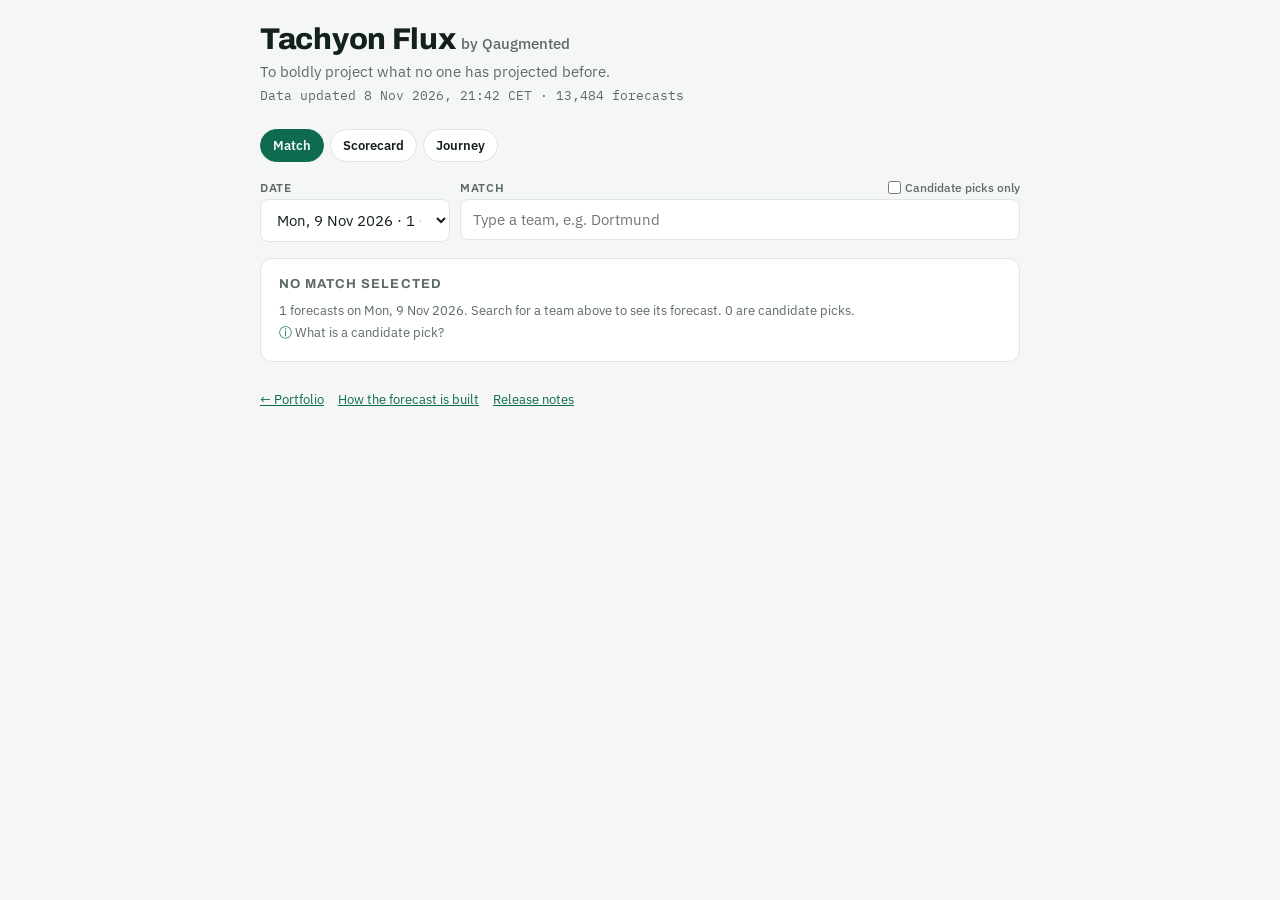
==== tachyon-flux/index.html @ ead44862 "Manual Load of uploaded files for Tachyon Flux" ====
<!doctype html>
<html lang="en">
<head>
<meta charset="utf-8">
<meta name="viewport" content="width=device-width, initial-scale=1, viewport-fit=cover">
<title>Tachyon Flux by Qaugmented</title>
<meta name="claude:viewport-fit-sides" content="cover">
<meta name="description" content="Football projections from a million simulated matches, graded against every result.">
<link rel="stylesheet" href="https://fonts.googleapis.com/css2?family=Archivo:wght@500;700;800&family=IBM+Plex+Sans:wght@400;500;600&family=IBM+Plex+Mono:wght@400;500&display=swap">
<style>
*{box-sizing:border-box}body{margin:0}[hidden]{display:none!important}
/* Layout: a match sheet. Narrow reading column; list → detail → scorecard, routed on the hash. */
:root{
  --bg:#f5f7f6; --panel:#ffffff; --fg:#14201b; --muted:#5d6b65; --line:#dfe5e2;
  --accent:#0f6b4f; --accent-soft:#e3f1eb; --win:#1d7a3e; --win-soft:#e4f3e8; --loss:#b23a32; --loss-soft:#f8e6e4; --wait:#8a6d1f; --wait-soft:#f5efdc;
  --display:"Archivo","Arial Narrow",system-ui,sans-serif; --body:"IBM Plex Sans",system-ui,sans-serif; --mono:"IBM Plex Mono",ui-monospace,monospace;
}
@media (prefers-color-scheme:dark){:root:not([data-theme="light"]){
  --bg:#0f1513; --panel:#161e1b; --fg:#e7eeea; --muted:#94a39c; --line:#26312d;
  --accent:#4fc497; --accent-soft:#16302a; --win:#5fcf86; --win-soft:#15301f; --loss:#f07b72; --loss-soft:#3a1c1a; --wait:#e0c36a; --wait-soft:#33290f; color-scheme:dark}}
:root[data-theme="dark"]{
  --bg:#0f1513; --panel:#161e1b; --fg:#e7eeea; --muted:#94a39c; --line:#26312d;
  --accent:#4fc497; --accent-soft:#16302a; --win:#5fcf86; --win-soft:#15301f; --loss:#f07b72; --loss-soft:#3a1c1a; --wait:#e0c36a; --wait-soft:#33290f; color-scheme:dark}
*{box-sizing:border-box}
body{background:var(--bg);color:var(--fg);font:15px/1.55 var(--body);padding-left:max(16px,env(safe-area-inset-left,0px));padding-right:max(16px,env(safe-area-inset-right,0px));padding-block:0 48px}
.wrap{max-width:760px;margin:0 auto}
a{color:var(--accent)}
.mock{font:12px/1.4 var(--mono);color:var(--wait);background:var(--wait-soft);padding:6px 10px;border-radius:6px;margin-top:16px}
header.top{padding-block:24px 12px;display:flex;flex-direction:column;gap:4px}
.brand{font:800 30px/1.05 var(--display);letter-spacing:-.01em}
.sub{color:var(--muted)}
.updated{font:12.5px var(--mono);color:var(--muted)}
nav.tabs{display:flex;gap:6px;flex-wrap:wrap;margin-block:14px 18px}
nav.tabs a,.filter button{font:600 13px var(--body);padding:7px 12px;border-radius:999px;border:1px solid var(--line);background:var(--panel);color:var(--fg);text-decoration:none;cursor:pointer}
nav.tabs a[aria-current="page"],.filter button[aria-pressed="true"]{background:var(--accent);border-color:var(--accent);color:var(--bg)}
a:focus-visible,button:focus-visible,summary:focus-visible{outline:2px solid var(--accent);outline-offset:2px}
.filter{display:flex;gap:6px;flex-wrap:wrap;margin-bottom:12px}
.day{font:700 12px var(--display);letter-spacing:.08em;text-transform:uppercase;color:var(--muted);margin:18px 0 6px}
.row{display:grid;grid-template-columns:64px 1fr auto;gap:12px;align-items:center;padding:12px 14px;background:var(--panel);border:1px solid var(--line);border-radius:10px;margin-bottom:6px;text-decoration:none;color:inherit}
.row:hover{border-color:var(--accent)}
.row .ko{font:12.5px var(--mono);color:var(--muted)}
.row .teams{min-width:0;font-weight:600}
.row .teams small{display:block;font-weight:400;color:var(--muted)}
.pill{font:600 12px var(--body);padding:3px 9px;border-radius:999px;white-space:nowrap}
.pill.win{background:var(--win-soft);color:var(--win)} .pill.loss{background:var(--loss-soft);color:var(--loss)} .pill.wait{background:var(--wait-soft);color:var(--wait)}
.picker{display:grid;grid-template-columns:minmax(140px,190px) 1fr;gap:10px;margin-bottom:16px}
@media (max-width:480px){.picker{grid-template-columns:1fr}}
.field{display:flex;flex-direction:column;gap:4px;min-width:0;position:relative}
.field label{font:600 12px var(--body);letter-spacing:.06em;text-transform:uppercase;color:var(--muted)}
.field select,.field input{font:15px var(--body);color:var(--fg);background:var(--panel);border:1px solid var(--line);border-radius:8px;padding:10px 12px;width:100%}
.field input:focus,.field select:focus{outline:2px solid var(--accent);outline-offset:1px}
.sugg{position:absolute;top:100%;left:0;right:0;z-index:5;margin:4px 0 0;padding:4px;list-style:none;background:var(--panel);border:1px solid var(--line);border-radius:8px;box-shadow:0 6px 20px rgba(0,0,0,.12);max-height:320px;overflow:auto}
.sugg li{padding:8px 10px;border-radius:6px;cursor:pointer;display:flex;justify-content:space-between;gap:8px}
.sugg li small{color:var(--muted);font:12px var(--mono);white-space:nowrap}
.sugg li[aria-selected="true"],.sugg li:hover{background:var(--accent-soft)}
.sugg li.grp{cursor:default;font:700 11px var(--display);letter-spacing:.08em;text-transform:uppercase;color:var(--muted);padding:10px 10px 4px;background:none!important}
.sugg mark{background:none;color:var(--accent);font-weight:600}
.card{background:var(--panel);border:1px solid var(--line);border-radius:12px;padding:18px;margin-bottom:14px}
.mhead{display:flex;flex-wrap:wrap;justify-content:space-between;gap:8px;align-items:baseline}
.mhead h2{font:800 24px/1.15 var(--display);margin:0;text-wrap:balance}
.meta{font:12.5px var(--mono);color:var(--muted)}
.summary{font-size:17px;margin:12px 0 0}
.summary b{color:var(--accent)}
.facts{display:flex;flex-wrap:wrap;gap:18px;margin-top:12px}
.fact span{display:block;font:11px var(--body);letter-spacing:.06em;text-transform:uppercase;color:var(--muted)}
.fact strong{font:500 18px var(--mono)}
h3{font:700 13px var(--display);letter-spacing:.08em;text-transform:uppercase;color:var(--muted);margin:0 0 10px}
.mkts{display:grid;grid-template-columns:repeat(auto-fit,minmax(150px,1fr));gap:10px}
.mkt{border:1px solid var(--line);border-radius:8px;padding:10px}
.mkt.pick{border-color:var(--accent);background:var(--accent-soft)}
.mkt .lab{font-size:13px;color:var(--muted);display:flex;justify-content:space-between;gap:6px}
.mkt .val{font:500 22px var(--mono)}
.bar{position:relative;height:6px;background:var(--line);border-radius:3px;margin-top:6px}
.bar i{position:absolute;inset:0 auto 0 0;background:var(--accent);border-radius:3px}
.bar b{position:absolute;top:-3px;height:12px;border-left:1.5px solid var(--fg);border-right:1.5px solid var(--fg);opacity:.55}
.mkt .rng{font:11.5px var(--mono);color:var(--muted)}
.hit{font:600 12px var(--body)} .hit.win{color:var(--win)} .hit.loss{color:var(--loss)}
.tbl{overflow-x:auto}
table{width:100%;border-collapse:collapse;font-variant-numeric:tabular-nums}
td,th{padding:9px 6px;border-bottom:1px solid var(--line);text-align:left;vertical-align:top}
th{font:600 12px var(--body);color:var(--muted)}
td.n{font:500 15px var(--mono);text-align:right;white-space:nowrap}
tr.total td{font-weight:600}
tr.total td.n{color:var(--accent);font-weight:600}
tr.bench td{color:var(--muted)}
details{margin-top:2px}
summary{cursor:pointer;color:var(--muted);font-size:13px;list-style:none}
summary::-webkit-details-marker{display:none}
summary::before{content:"ⓘ ";color:var(--accent)}
details p{margin:6px 0 2px;font-size:13.5px;color:var(--fg);max-width:62ch}
.flags{display:flex;flex-wrap:wrap;gap:6px}
.flag{font-size:13px;background:var(--wait-soft);color:var(--wait);padding:4px 9px;border-radius:6px}
.result{display:flex;align-items:center;gap:14px;flex-wrap:wrap}
.score{font:800 34px var(--display)}
.note{font-size:13px;color:var(--muted);margin-top:12px}
.kpis{display:grid;grid-template-columns:repeat(auto-fit,minmax(150px,1fr));gap:10px}
.kpi span{display:block;font-size:12px;color:var(--muted)}
.kpi strong{font:800 28px var(--display)}
@media (prefers-reduced-motion:no-preference){.card{animation:in .18s ease-out}@keyframes in{from{transform:translateY(4px)}to{transform:none}}}
.cal svg{width:100%;max-width:520px;height:auto;display:block}
.cal text{fill:var(--muted);font:11px var(--mono)}
.journey{list-style:none;padding:0;margin:0;display:grid;gap:10px}
.journey li{border-left:3px solid var(--line);padding:2px 0 2px 12px}
.journey li.now{border-color:var(--accent)}
.journey b{display:block}
.journey span{color:var(--muted);font-size:13.5px}
.kind{font:600 11px var(--mono);text-transform:uppercase;letter-spacing:.06em;color:var(--muted)}
.foot{margin-top:28px;font-size:13px;color:var(--muted);display:flex;gap:14px;flex-wrap:wrap}
</style>
</head>
<body>
<div class="wrap">
  <header class="top">
    <div class="brand">Tachyon Flux <span style="font:500 15px var(--body);color:var(--muted);letter-spacing:0">by Qaugmented</span></div>
    <div class="sub">To boldly project what no one has projected before.</div>
    <div class="updated" id="updated">Loading data…</div>
  </header>
  <nav class="tabs" aria-label="Views">
    <a href="#match" id="tab-match">Match</a>
    <a href="#scorecard" id="tab-scorecard">Scorecard</a>
    <a href="#journey" id="tab-journey">Journey</a>
  </nav>
  <main id="view"></main>
  <footer class="foot"><a href="../">← Portfolio</a><a href="how-it-works.html">How the forecast is built</a><a href="RELEASE_NOTES.md">Release notes</a></footer>
</div>
<script>
const DATA="data/";
const MK=[["1","Home win"],["X","Draw"],["2","Away win"],["tg_3plus","3+ goals"],["tg_0_2","0–2 goals"],["gg","Both teams score"]];
const NAME=Object.fromEntries(MK);
const EXPL={
 model:["Model","Our core forecast.","Three rating engines (Dixon–Coles with a low-score correction, an xG-based Dixon–Coles, and a Kalman filter that tracks how team strength changes week to week) are combined with ClubElo ratings in a Bayesian Poisson regression fitted by MCMC. The output is calibrated on matches the model never trained on, then simulated 1,000,000 times, minute by minute."],
 vector:["Vector database","How the 200 most similar past matches ended.","Each match is stored as a 16-number embedding (PCA of team ratings and pre-match features). We find the 200 past matches closest by cosine similarity and count how they finished. Second opinion only."],
 transformer:["Transformer","A neural network reading each team's last 12 matches.","Each past match is a token; self-attention decides which of a team's last 12 matches matter for this one, and the network builds a 64-dimensional picture of each team. Trained on matches before July 2023, judged on 2024/25. Second opinion only."],
 market:["Market benchmark","The market's consensus view, as a probability.","The market's implied probability with the margin taken out (power method). It is the hardest benchmark in football. Shown for comparison only: it is never an input to our model. No prices are shown."],
 consensus:["Consensus","The average of the four layers above.","When independent methods agree, a forecast is more reliable. When they disagree, it shows here."],
 penalty:["Risk penalty","Points off for warning signs.","Flags from team news and probable line-ups: 3 days' rest or fewer, an unsettled formation, regulars missing, a new coach, a suspension."],
 score:["Score","Consensus minus the risk penalty.","The number picks are ranked by."]};
const pc=x=>x==null?"–":Math.round(x*100)+"%";
const esc=t=>String(t??"").replace(/[&<>"]/g,c=>({"&":"&amp;","<":"&lt;",">":"&gt;",'"':"&quot;"}[c]));
const won=(k,[h,a])=>({"1":h>a,"X":h===a,"2":h<a,"tg_3plus":h+a>=3,"tg_0_2":h+a<=2,"gg":h>0&&a>0}[k]);
let candOnly=false,INDEX=null,SUMMARY=null,DAY=null,curDate=null,dayCache={};
const fmtDate=d=>new Date(d+"T12:00:00Z").toLocaleDateString("en-GB",{weekday:"short",day:"numeric",month:"short",year:"numeric"});
const fmtKo=iso=>iso?new Date(iso).toLocaleTimeString("en-GB",{hour:"2-digit",minute:"2-digit",timeZone:"Europe/Paris",timeZoneName:"short"}):"";
const kindLabel=k=>({live:"Live forecast",backtest:"Backtest (out-of-sample)",v1:"v1 model"}[k]||k);
async function getJSON(p){const r=await fetch(DATA+p,{cache:"no-cache"});if(!r.ok)throw new Error(p);return r.json()}
const TOP=["Premier League","La Liga","Serie A","Bundesliga","Ligue 1"];
const lgRank=l=>{const i=TOP.indexOf(l);return i<0?TOP.length:i};
const byLeague=(a,b)=>lgRank(a.league)-lgRank(b.league)||a.league.localeCompare(b.league)||(a.ko||"").localeCompare(b.ko||"")||a.home.localeCompare(b.home);
async function loadDay(d){const mo=d.slice(0,7);if(!dayCache[mo])dayCache[mo]=await getJSON("months/"+mo+".json");return dayCache[mo].filter(r=>r.date===d).sort(byLeague)}
function expl(key){const[t,s,l]=EXPL[key];return `<div>${t}</div><details><summary>${s}</summary><p>${l}</p></details>`}
function pickOf(m){if(m.legs&&m.legs.length)return m.legs[0].m;const c=["1","X","2","tg_3plus","tg_0_2"].filter(k=>m.p[k]!=null);return c.sort((a,b)=>m.p[b]-m.p[a])[0]}
function status(m){if(!m.res)return"wait";return won(pickOf(m),m.res)?"win":"loss"}
const CANDTXT="A candidate pick is a projection that passed every filter: model at least 62%, market benchmark at least 60%, model and market within 8 points, not rejected by both second opinions, and no new-coach debut. Only candidates get the vector, transformer, consensus and risk checks.";
const STXT={win:"✓ Right",loss:"✗ Wrong",wait:"Pending"};

function picker(){
  const opts=INDEX.dates.map(d=>`<option value="${d.date}"${d.date===curDate?" selected":""}>${fmtDate(d.date)} · ${d.n} · ${d.kinds.map(kindLabel).join(", ")}</option>`).join("");
  return `<div class="picker"><div class="field"><label for="date">Date</label><select id="date">${opts}</select></div>
  <div class="field"><div style="display:flex;justify-content:space-between;align-items:baseline;gap:8px;flex-wrap:wrap"><label for="q">Match</label><label for="cand" style="text-transform:none;letter-spacing:0;font-weight:500;cursor:pointer"><input type="checkbox" id="cand"${candOnly?" checked":""} style="width:auto;padding:0;margin:0 4px 0 0;vertical-align:-2px">Candidate picks only</label></div><input id="q" type="text" role="combobox" aria-expanded="false" aria-controls="sugg" aria-autocomplete="list" autocomplete="off" placeholder="Type a team, e.g. Dortmund"><ul id="sugg" class="sugg" role="listbox" hidden></ul></div></div>`;
}
function wirePicker(){
  const q=document.getElementById("q"),ul=document.getElementById("sugg"),dt=document.getElementById("date");let items=[],act=-1;
  const hl=(t,w)=>{if(!w)return esc(t);const i=t.toLowerCase().indexOf(w);return i<0?esc(t):esc(t.slice(0,i))+"<mark>"+esc(t.slice(i,i+w.length))+"</mark>"+esc(t.slice(i+w.length))};
  function show(all){const w=all===true?"":q.value.trim().toLowerCase();
    items=DAY.map((m,i)=>[m,i]).filter(([m])=>!candOnly||(m.legs&&m.legs.length)).filter(([m])=>!w||(m.home+" "+m.away+" "+m.league).toLowerCase().includes(w));act=items.length?0:-1;
    let last=null;ul.innerHTML=items.length?items.slice(0,80).map(([m,i],k)=>{const head=m.league!==last?`<li class="grp" role="presentation">${esc(m.league)}</li>`:"";last=m.league;return head+`<li role="option" data-i="${i}" aria-selected="${k===act}"><span>${hl(m.home+" – "+m.away,w)}</span><small>${fmtKo(m.ko)}</small></li>`}).join(""):`<li aria-disabled="true">No match on this date</li>`;
    ul.hidden=false;q.setAttribute("aria-expanded","true")}
  const close=()=>{ul.hidden=true;q.setAttribute("aria-expanded","false")};
  q.addEventListener("focus",()=>{q.select();show(true)});q.addEventListener("input",show);
  q.addEventListener("keydown",e=>{if(ul.hidden&&e.key==="ArrowDown")show();
    if(e.key==="ArrowDown"||e.key==="ArrowUp"){e.preventDefault();if(!items.length)return;act=(act+(e.key==="ArrowDown"?1:-1)+items.length)%items.length;[...ul.querySelectorAll("li[data-i]")].forEach((li,k)=>li.setAttribute("aria-selected",k===act))}
    if(e.key==="Enter"&&act>=0){e.preventDefault();location.hash="m-"+curDate+"-"+items[act][1]} if(e.key==="Escape")close()});
  ul.addEventListener("mousedown",e=>{const li=e.target.closest("li[data-i]");if(li){e.preventDefault();location.hash="m-"+curDate+"-"+li.dataset.i}});
  q.addEventListener("blur",()=>setTimeout(close,120));
  dt.addEventListener("change",()=>{location.hash="d-"+dt.value});
  document.getElementById("cand").addEventListener("change",e=>{candOnly=e.target.checked;q.focus()});
}
function detail(m){
  const pk=pickOf(m),s=status(m),side=pk==="1"?m.home:pk==="2"?m.away:null,leg=(m.legs||[])[0];
  const prob=leg?leg.consensus:m.p[pk];
  let agree="";
  if(leg){const v=["model","vector","transformer"].map(k=>leg[k]).filter(x=>x!=null);const sp=Math.max(...v)-Math.min(...v);agree=sp<0.08?" Strong agreement across layers.":sp<0.15?" Layers mostly agree.":" Layers disagree: treat with care."}
  const sc=m.scores&&m.scores[0];
  let h=`<section class="card"><div class="mhead"><h2>${esc(m.home)} – ${esc(m.away)}</h2><span class="pill ${s}">${STXT[s]}</span></div>
  <div class="meta">${esc(m.league)} · ${fmtDate(m.date)}${m.ko?" · "+fmtKo(m.ko):""} · <span class="kind">${kindLabel(m.kind)}${m.window?" · "+esc(m.window):""}</span></div>
  <p class="summary">Most likely: <b>${side?esc(side)+" to win":NAME[pk]} (${pc(prob)})</b>.${agree}</p>${sc?`<p class="summary" style="font-size:15px;margin-top:6px">Highest-probability score: <b>${sc[0]}–${sc[1]} (${pc(sc[2])})</b></p><details><summary>Why can a 2–0 favourite still have 3+ goals as the pick?</summary><p>No single scoreline is likely: even the top one happens only about 1 time in 10. A pick such as "Home win" or "3+ goals" adds up every scoreline that satisfies it. Many scorelines of around 5–9% each make one pick of 60–75%.</p></details>`:""}
  <div class="facts">${m.xg?`<div class="fact"><span>xG</span><strong>${m.xg[0].toFixed(2)} – ${m.xg[1].toFixed(2)}</strong></div>`:""}
  ${m.scores?`<div class="fact"><span>Top scorelines</span><strong>${m.scores.slice(0,4).map(x=>x[0]+"–"+x[1]+" "+pc(x[2])).join(" · ")}</strong></div>`:""}</div></section>`;
  if(m.res)h+=`<section class="card"><h3>Result</h3><div class="result"><span class="score">${m.res.join("–")}</span><span class="pill ${s}">Pick: ${NAME[pk]} · ${STXT[s]}</span></div></section>`;
  h+=`<section class="card"><h3>All markets</h3><div class="mkts">`;
  for(const[k,t]of MK){const p=m.p[k];if(p==null)continue;const r=m.r&&m.r[k];
    const hit=m.res?`<span class="hit ${won(k,m.res)?"win":"loss"}">${won(k,m.res)?"✓":"✗"}</span>`:"";
    h+=`<div class="mkt${k===pk?" pick":""}"><div class="lab"><span>${t}${k===pk?" · pick":""}</span>${hit}</div><div class="val">${pc(p)}</div>
    <div class="bar"><i style="width:${p*100}%"></i>${r?`<b style="left:${r[0]*100}%;width:${(r[1]-r[0])*100}%"></b>`:""}</div>
    <div class="rng">${r?`90% range ${pc(r[0])}–${pc(r[1])}`:"&nbsp;"}</div></div>`}
  h+=`</div>${m.r?`<details><summary>What is the 90% range?</summary><p>We re-run the forecast with 300 plausible versions of each team's strength, drawn by MCMC. 90% of them land inside this range.</p></details>`:""}</section>`;
  if(leg){
    for(const l of m.legs){
      h+=`<section class="card"><h3>How we got there: ${NAME[l.m]}${l.top20?" · Top 20 pick":""}</h3><div class="tbl"><table><thead><tr><th>Layer</th><th style="text-align:right">Probability</th></tr></thead><tbody>`;
      for(const k of["model","vector","transformer"])if(l[k]!=null)h+=`<tr><td>${expl(k)}</td><td class="n">${pc(l[k])}</td></tr>`;
      if(l.market!=null)h+=`<tr class="bench"><td>${expl("market")}</td><td class="n">${pc(l.market)}</td></tr>`;
      h+=`<tr class="total"><td>${expl("consensus")}</td><td class="n">${pc(l.consensus)}</td></tr><tr><td>${expl("penalty")}</td><td class="n">${l.penalty?"−"+Math.round(l.penalty*100):"0"}</td></tr><tr class="total"><td>${expl("score")}</td><td class="n">${Math.round((l.score||0)*100)}</td></tr></tbody></table></div>
      <h3 style="margin-top:16px">Risk flags</h3>${l.flags&&l.flags.length?`<div class="flags">${l.flags.map(f=>`<span class="flag">${esc(f)}</span>`).join("")}</div>`:`<p class="note" style="margin:0">No flags from team news or line-ups.</p>`}</section>`}
  }else h+=`<section class="card"><h3>How we got there</h3><div class="tbl"><table><tbody><tr><td>${expl("model")}</td><td class="n">${pc(m.p[pk])}</td></tr></tbody></table></div><p class="note">${m.kind==="backtest"?"Backtest forecast: made walk-forward, using only matches played before this one. Second-opinion layers run on live matchdays only.":"Not a candidate pick, so the second-opinion layers did not run. ${CANDTXT}"}</p></section>`;
  h+=`<p class="note">Projections from Bayesian inference, Monte Carlo simulation and machine learning. They are probabilities, not certainties: a 70% projection is expected to miss 3 times in 10.</p>`;
  return h;
}
function calChart(cal){
  const W=520,H=300,L=44,B=30,T=12,R=26,x=v=>L+v*(W-L-R),y=v=>H-B-v*(H-B-T);
  let g=`<svg viewBox="0 0 ${W} ${H}" role="img" aria-label="Calibration: predicted versus observed"><line x1="${x(0)}" y1="${y(0)}" x2="${x(1)}" y2="${y(1)}" stroke="var(--line)" stroke-width="1.5" stroke-dasharray="4 4"/>`;
  for(const t of[0,.2,.4,.6,.8,1])g+=`<text x="${x(t)}" y="${H-10}" text-anchor="middle">${t*100}%</text><text x="${L-6}" y="${y(t)+4}" text-anchor="end">${t*100}%</text>`;
  const pts=cal.filter(c=>c.n>=30);
  g+=`<polyline fill="none" stroke="var(--accent)" stroke-width="2" points="${pts.map(c=>x(c.predicted)+","+y(c.observed)).join(" ")}"/>`;
  for(const c of pts)g+=`<circle cx="${x(c.predicted)}" cy="${y(c.observed)}" r="4" fill="var(--accent)"><title>${c.bin}: predicted ${pc(c.predicted)}, happened ${pc(c.observed)} (${c.n} forecasts)</title></circle>`;
  return g+`</svg>`;
}
function scorecard(){
  let h="";
  for(const[name,s]of Object.entries(SUMMARY)){
    if(name.startsWith("Live layers")){
      h+=`<section class="card"><h3>${esc(name)}</h3><div class="kpis"><div class="kpi"><span>Legs right</span><strong>${s.right} of ${s.legs}</strong></div><div class="kpi"><span>Expected right</span><strong>${s.expected}</strong></div></div>
      <div class="tbl"><table><thead><tr><th>Layer (Brier, lower is better)</th><th style="text-align:right">Brier</th></tr></thead><tbody>${Object.entries(s.brier).filter(([,v])=>v!=null).map(([k,v])=>`<tr${k==="market"?' class="bench"':""}><td>${EXPL[k][0]}</td><td class="n">${v.toFixed(3)}</td></tr>`).join("")}</tbody></table></div></section>`;continue}
    const c=s.confident_calls;
    h+=`<section class="card"><h3>${esc(name)}</h3><div class="kpis">
    <div class="kpi"><span>Matches graded</span><strong>${s.matches.toLocaleString("en-GB")}</strong></div>
    <div class="kpi"><span>Confident calls (65%+) right</span><strong>${c.right.toLocaleString("en-GB")} / ${c.n.toLocaleString("en-GB")}</strong></div>
    <div class="kpi"><span>Expected right</span><strong>${c.expected.toLocaleString("en-GB")}</strong></div>
    <div class="kpi"><span>1X2 Brier score</span><strong>${s.brier_1x2.toFixed(3)}</strong></div></div>
    <div class="cal" style="margin-top:14px"><h3>Calibration: when we say X%, how often does it happen?</h3>${calChart(s.calibration)}</div>
    <details><summary>How to read this</summary><p>Each dot groups every forecast in a 10-point band and plots how often it came true. On the dashed line, a 70% forecast happens 70% of the time. Bands with fewer than 30 forecasts are left out.</p></details></section>`}
  return h||`<p class="note">No graded matches yet.</p>`;
}
function journey(){
  const J=[["Sep 2026","v1: the first engine","Dixon–Coles with a 1,000,000-run Monte Carlo. Raw 1X2 strike rate was only 35%, so it was blended 50/50 with the market. Lesson: the blend hid how good our own projections really were. From v2 on, every number is ours."],
  ["Oct 2026","v1.x: more engines, same problem","Kalman ratings, a vector memory, squad-impact and MCMC were bolted on. Over 40 engine versions in a month, and no clean way to tell which layer helped."],
  ["31 Oct 2026","v2: rebuilt from the foundation","New database schema, leak-free walk-forward testing, every prediction stored with the run that made it."],
  ["2 Nov 2026","Pure-0: no odds anywhere","Market-free ensemble, calibrated on unseen matches. 2024/25 confirmation: 8,912 matches, 1X2 and goals calibrated."],
  ["2 Nov 2026","Pure-1: two layers earned their place","Kalman on chance quality and ClubElo beat Pure-0 on the same matches. Seven other ideas (stakes, weather, Opta, Transfermarkt…) did not."],
  ["7 Nov 2026","Live layers and MC v3","Vector database and transformer as second opinions, MCMC uncertainty inside a minute-by-minute simulator."],
  ["8 Nov 2026","Tachyon Flux goes public","Every forecast published before kick-off and graded after it, wins and misses alike."]];
  return `<section class="card"><h3>We tried, we failed, here is where we stand</h3><ul class="journey">${J.map(([d,t,x],i)=>`<li${i===J.length-1?' class="now"':""}><span>${d}</span><b>${t}</b><span>${x}</span></li>`).join("")}</ul><p class="note"><a href="RELEASE_NOTES.md">Full release notes</a></p></section>`;
}
function tabs(cur){for(const t of["match","scorecard","journey"]){const a=document.getElementById("tab-"+t);if(t===cur)a.setAttribute("aria-current","page");else a.removeAttribute("aria-current")}}
async function render(){
  const v=document.getElementById("view"),hsh=location.hash.slice(1);
  try{
    if(!INDEX){INDEX=await getJSON("index.json");SUMMARY=await getJSON("summary.json").catch(()=>({}));
      document.getElementById("updated").textContent="Data updated "+new Date(INDEX.generated_at).toLocaleString("en-GB",{day:"numeric",month:"short",year:"numeric",hour:"2-digit",minute:"2-digit",timeZone:"Europe/Paris",timeZoneName:"short"})+" · "+INDEX.dates.reduce((a,d)=>a+d.n,0).toLocaleString("en-GB")+" forecasts"}
    if(hsh==="scorecard"){tabs("scorecard");v.innerHTML=scorecard();return}
    if(hsh==="journey"){tabs("journey");v.innerHTML=journey();return}
    tabs("match");
    let m=hsh.match(/^m-(\d{4}-\d{2}-\d{2})-(\d+)$/),d=hsh.match(/^d-(\d{4}-\d{2}-\d{2})$/);
    curDate=m?m[1]:d?d[1]:(curDate||INDEX.dates[0].date);
    DAY=await loadDay(curDate);
    v.innerHTML=picker()+(m&&DAY[+m[2]]?detail(DAY[+m[2]]):`<section class="card"><h3>No match selected</h3><p class="note" style="margin:0">${DAY.length} forecasts on ${fmtDate(curDate)}. Search for a team above to see its forecast. ${DAY.filter(m=>m.legs&&m.legs.length).length} are candidate picks.</p><details><summary>What is a candidate pick?</summary><p>${CANDTXT}</p></details></section>`);
    wirePicker();
  }catch(e){v.innerHTML=`<section class="card"><h3>Data not loaded</h3><p class="note" style="margin:0">Could not load ${esc(e.message)}. The data files are published next to this page in data/.</p></section>`}
}
addEventListener("hashchange",()=>{render();scrollTo(0,0)});render();
</script>
</body>
</html>
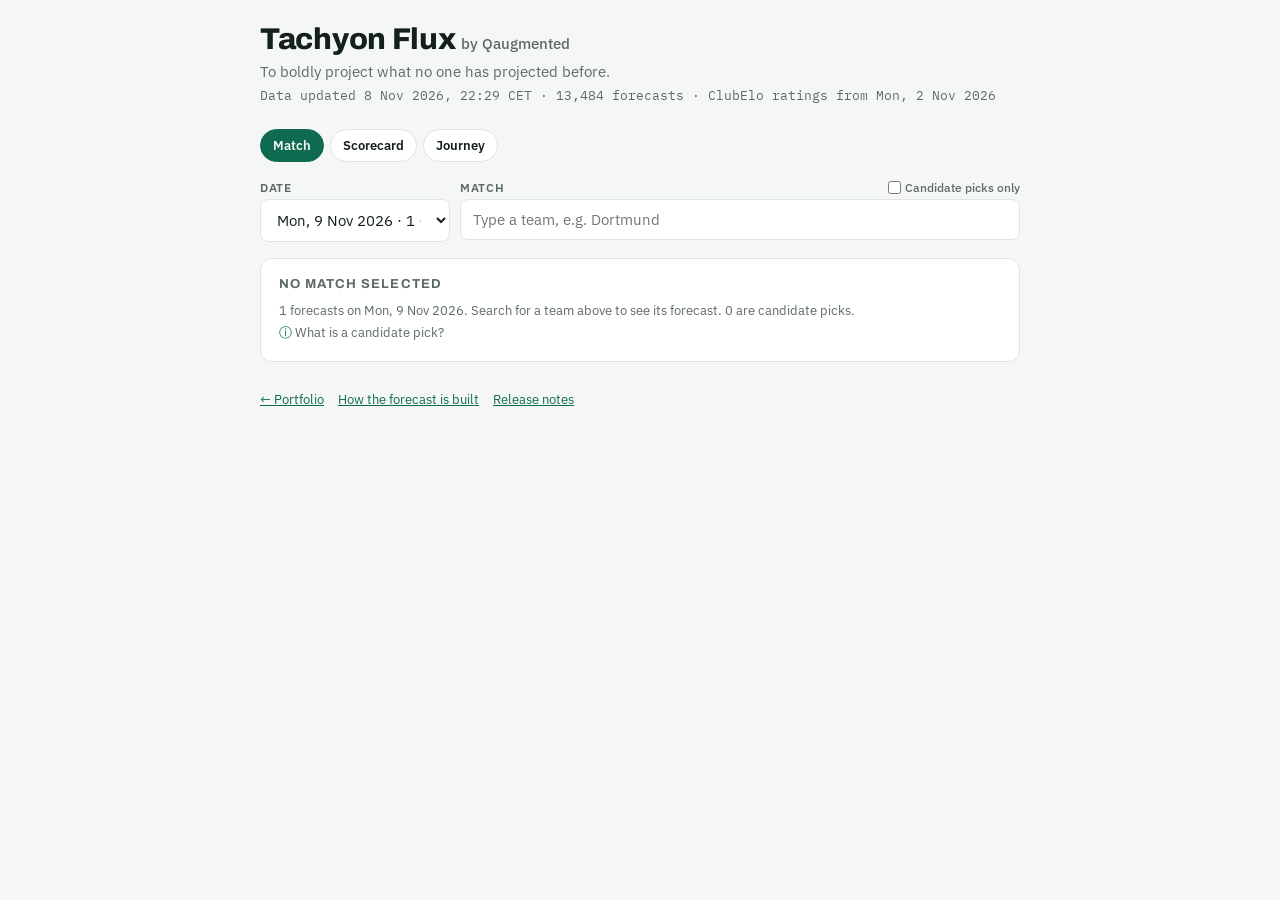
==== commit fad12257: "Corrections and results upload in Tachyon Flux" ====
--- a/tachyon-flux/index.html
+++ b/tachyon-flux/index.html
@@ -128,7 +128,7 @@
 const MK=[["1","Home win"],["X","Draw"],["2","Away win"],["tg_3plus","3+ goals"],["tg_0_2","0–2 goals"],["gg","Both teams score"]];
 const NAME=Object.fromEntries(MK);
 const EXPL={
- model:["Model","Our core forecast.","Three rating engines (Dixon–Coles with a low-score correction, an xG-based Dixon–Coles, and a Kalman filter that tracks how team strength changes week to week) are combined with ClubElo ratings in a Bayesian Poisson regression fitted by MCMC. The output is calibrated on matches the model never trained on, then simulated 1,000,000 times, minute by minute."],
+ model:["Model","Our core forecast.","Three rating engines (Dixon–Coles with a low-score correction, an xG-based Dixon–Coles, and a Kalman filter that tracks how team strength changes week to week) are combined with ClubElo ratings (as of {ELO}) in a Bayesian Poisson regression fitted by MCMC. The output is calibrated on matches the model never trained on, then simulated 1,000,000 times, minute by minute."],
  vector:["Vector database","How the 200 most similar past matches ended.","Each match is stored as a 16-number embedding (PCA of team ratings and pre-match features). We find the 200 past matches closest by cosine similarity and count how they finished. Second opinion only."],
  transformer:["Transformer","A neural network reading each team's last 12 matches.","Each past match is a token; self-attention decides which of a team's last 12 matches matter for this one, and the network builds a 64-dimensional picture of each team. Trained on matches before July 2023, judged on 2024/25. Second opinion only."],
  market:["Market benchmark","The market's consensus view, as a probability.","The market's implied probability with the margin taken out (power method). It is the hardest benchmark in football. Shown for comparison only: it is never an input to our model. No prices are shown."],
@@ -245,7 +245,8 @@
   const v=document.getElementById("view"),hsh=location.hash.slice(1);
   try{
     if(!INDEX){INDEX=await getJSON("index.json");SUMMARY=await getJSON("summary.json").catch(()=>({}));
-      document.getElementById("updated").textContent="Data updated "+new Date(INDEX.generated_at).toLocaleString("en-GB",{day:"numeric",month:"short",year:"numeric",hour:"2-digit",minute:"2-digit",timeZone:"Europe/Paris",timeZoneName:"short"})+" · "+INDEX.dates.reduce((a,d)=>a+d.n,0).toLocaleString("en-GB")+" forecasts"}
+      const ed=INDEX.clubelo_date?fmtDate(INDEX.clubelo_date):"the latest weekly update";EXPL.model[2]=EXPL.model[2].replace("{ELO}",ed);
+      document.getElementById("updated").textContent="Data updated "+new Date(INDEX.generated_at).toLocaleString("en-GB",{day:"numeric",month:"short",year:"numeric",hour:"2-digit",minute:"2-digit",timeZone:"Europe/Paris",timeZoneName:"short"})+" · "+INDEX.dates.reduce((a,d)=>a+d.n,0).toLocaleString("en-GB")+" forecasts"+(INDEX.clubelo_date?" · ClubElo ratings from "+fmtDate(INDEX.clubelo_date):"")}
     if(hsh==="scorecard"){tabs("scorecard");v.innerHTML=scorecard();return}
     if(hsh==="journey"){tabs("journey");v.innerHTML=journey();return}
     tabs("match");
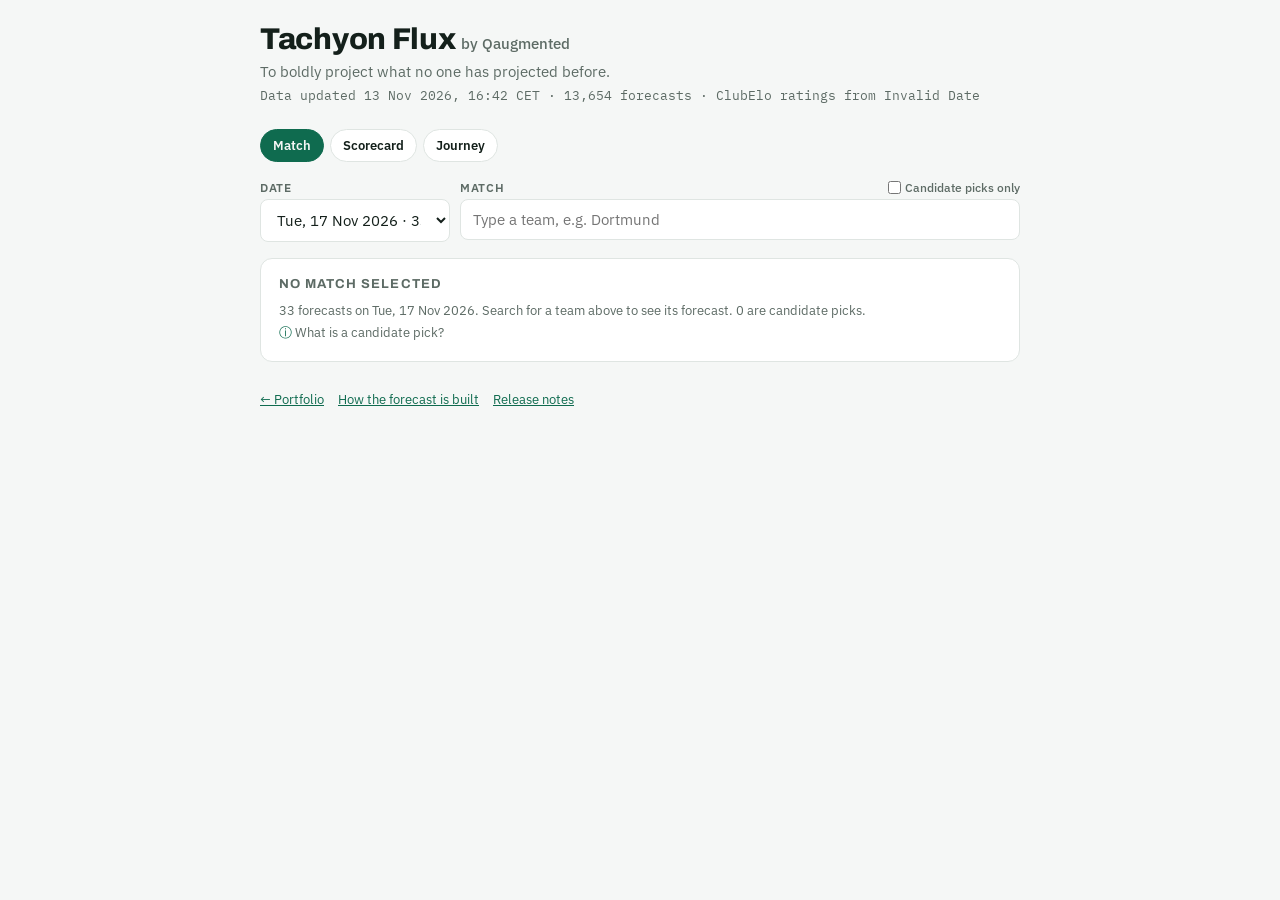
==== commit 99e39bc1: "Updates" ====
--- a/tachyon-flux/index.html
+++ b/tachyon-flux/index.html
@@ -201,7 +201,7 @@
       if(l.market!=null)h+=`<tr class="bench"><td>${expl("market")}</td><td class="n">${pc(l.market)}</td></tr>`;
       h+=`<tr class="total"><td>${expl("consensus")}</td><td class="n">${pc(l.consensus)}</td></tr><tr><td>${expl("penalty")}</td><td class="n">${l.penalty?"−"+Math.round(l.penalty*100):"0"}</td></tr><tr class="total"><td>${expl("score")}</td><td class="n">${Math.round((l.score||0)*100)}</td></tr></tbody></table></div>
       <h3 style="margin-top:16px">Risk flags</h3>${l.flags&&l.flags.length?`<div class="flags">${l.flags.map(f=>`<span class="flag">${esc(f)}</span>`).join("")}</div>`:`<p class="note" style="margin:0">No flags from team news or line-ups.</p>`}</section>`}
-  }else h+=`<section class="card"><h3>How we got there</h3><div class="tbl"><table><tbody><tr><td>${expl("model")}</td><td class="n">${pc(m.p[pk])}</td></tr></tbody></table></div><p class="note">${m.kind==="backtest"?"Backtest forecast: made walk-forward, using only matches played before this one. Second-opinion layers run on live matchdays only.":"Not a candidate pick, so the second-opinion layers did not run. ${CANDTXT}"}</p></section>`;
+  }else h+=`<section class="card"><h3>How we got there</h3><div class="tbl"><table><tbody><tr><td>${expl("model")}</td><td class="n">${pc(m.p[pk])}</td></tr></tbody></table></div><p class="note">${m.kind==="backtest"?"Backtest forecast: made walk-forward, using only matches played before this one. Second-opinion layers run on live matchdays only.":"Not a candidate pick, so the second-opinion layers did not run. "+CANDTXT}</p></section>`;
   h+=`<p class="note">Projections from Bayesian inference, Monte Carlo simulation and machine learning. They are probabilities, not certainties: a 70% projection is expected to miss 3 times in 10.</p>`;
   return h;
 }
